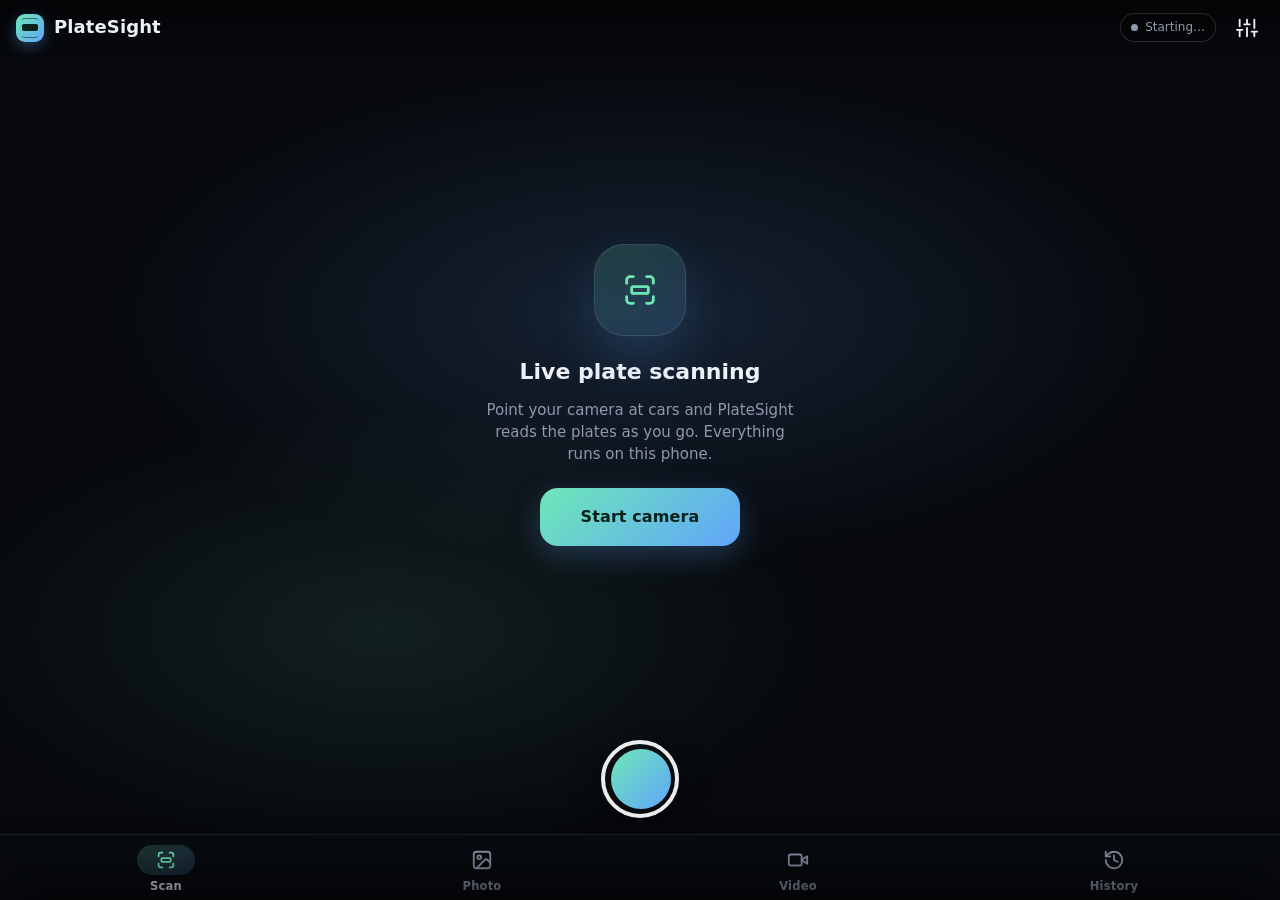
==== index.html @ 42d28a85 "Add PlateSight: on-device number plate reader for Android Installable web app (PWA) that reads numbe" ====
<!doctype html>
<html lang="en">
<head>
<meta charset="utf-8">
<meta name="viewport" content="width=device-width, initial-scale=1, viewport-fit=cover">
<meta name="theme-color" content="#07090d">
<meta name="color-scheme" content="dark">
<meta name="description" content="Read number plates from your camera, photos and videos. Runs entirely on your phone.">
<title>PlateSight</title>
<link rel="manifest" href="manifest.webmanifest">
<link rel="icon" type="image/png" sizes="32x32" href="icons/favicon-32.png">
<link rel="apple-touch-icon" href="icons/apple-touch-icon.png">
<link rel="stylesheet" href="app.css">
</head>
<body>
<div class="app" id="app" data-mode="scan">

  <header class="topbar">
    <div class="brand"><span class="brand__mark" aria-hidden="true"></span><span>PlateSight</span></div>
    <button class="status" id="status" type="button" aria-live="polite"><i class="dot"></i><span id="statusText">Starting…</span></button>
    <button class="icon-btn" id="btnSettings" type="button" aria-label="Settings"></button>
  </header>

  <main class="views">
    <!-- LIVE SCAN -->
    <section class="view view--scan" id="view-scan" data-view="scan">
      <div class="viewfinder" id="viewfinder">
        <video id="cam" playsinline muted autoplay></video>
        <canvas id="camOverlay" class="overlay"></canvas>
        <div class="reticle" id="reticle" hidden><i></i><i></i><i></i><i></i><p>Point at a number plate</p></div>
        <div class="hud" id="hud" hidden></div>
        <div class="cam-empty" id="camEmpty">
          <div class="hero-icon" id="camHeroIcon"></div>
          <h2>Live plate scanning</h2>
          <p id="camEmptyText">Point your camera at cars and PlateSight reads the plates as you go. Everything runs on this phone.</p>
          <button class="btn btn--primary btn--lg" id="btnStartCam" type="button">Start camera</button>
        </div>
      </div>
      <div class="tray" id="scanTray" aria-label="Plates found this session"></div>
      <div class="scan-controls">
        <button class="round-btn" id="btnTorch" type="button" aria-label="Torch" hidden></button>
        <button class="shutter" id="btnScan" type="button" aria-label="Start scanning"><span></span></button>
        <div class="zoom" id="zoomCtl" hidden></div>
      </div>
    </section>

    <!-- PHOTO -->
    <section class="view view--photo" id="view-photo" data-view="photo" hidden>
      <div class="pane" id="photoEmpty">
        <div class="empty-hero">
          <div class="hero-icon" data-icon="photo"></div>
          <h2>Read plates in a photo</h2>
          <p>Take a picture or pick one from your gallery. Uses the high-accuracy models.</p>
        </div>
        <div class="action-stack">
          <button class="btn btn--primary btn--lg" id="btnPhotoCam" type="button"></button>
          <button class="btn btn--ghost btn--lg" id="btnPhotoPick" type="button"></button>
        </div>
        <p class="hint" id="shareHint">Tip: once installed, share a photo from your Gallery straight to PlateSight.</p>
      </div>
      <div class="pane" id="photoResult" hidden>
        <div class="media-card">
          <div class="media-stage" id="photoStage">
            <img id="photoImg" alt="Selected photo">
            <canvas id="photoOverlay" class="overlay"></canvas>
            <div class="scanline" id="photoScan"></div>
          </div>
        </div>
        <div class="result-head" id="photoHead"></div>
        <div class="results" id="photoResults"></div>
        <div class="action-row">
          <button class="btn btn--ghost" id="btnPhotoAgain" type="button"></button>
          <button class="btn btn--ghost" id="btnPhotoAgainPick" type="button"></button>
        </div>
      </div>
    </section>

    <!-- VIDEO -->
    <section class="view view--video" id="view-video" data-view="video" hidden>
      <div class="pane" id="videoEmpty">
        <div class="empty-hero">
          <div class="hero-icon" data-icon="video"></div>
          <h2>Find plates in a video</h2>
          <p>Every plate that appears is tracked, read across many frames and listed with the moment it shows up.</p>
        </div>
        <div class="action-stack">
          <button class="btn btn--primary btn--lg" id="btnVideoCam" type="button"></button>
          <button class="btn btn--ghost btn--lg" id="btnVideoPick" type="button"></button>
        </div>
      </div>
      <div class="pane" id="videoWork" hidden>
        <div class="media-card">
          <div class="media-stage media-stage--video" id="videoStage">
            <video id="vid" playsinline muted></video>
            <canvas id="vidOverlay" class="overlay"></canvas>
          </div>
          <div class="progress"><div id="vidBar"></div></div>
          <div class="video-meta">
            <span id="vidStatus">Preparing…</span>
            <button class="chip-btn" id="btnVidStop" type="button"></button>
          </div>
        </div>
        <div class="result-head" id="videoHead"></div>
        <div class="results" id="videoResults"></div>
        <div class="action-row" id="videoAgainRow" hidden>
          <button class="btn btn--ghost" id="btnVideoAgain" type="button"></button>
        </div>
      </div>
    </section>

    <!-- HISTORY -->
    <section class="view view--history" id="view-history" data-view="history" hidden>
      <div class="pane">
        <div class="history-top">
          <h2>History <span class="count" id="histCount"></span></h2>
          <div class="history-actions">
            <button class="icon-btn" id="btnExport" type="button" aria-label="Export CSV"></button>
            <button class="icon-btn" id="btnClearHist" type="button" aria-label="Clear history"></button>
          </div>
        </div>
        <label class="search"><span id="searchIcon"></span><input id="histSearch" type="search" placeholder="Search plates" autocomplete="off" spellcheck="false"></label>
        <div id="histList" class="hist-list"></div>
      </div>
    </section>
  </main>

  <nav class="tabbar" id="tabbar">
    <button type="button" data-mode="scan" class="on"><span data-icon="scan"></span><b>Scan</b></button>
    <button type="button" data-mode="photo"><span data-icon="photo"></span><b>Photo</b></button>
    <button type="button" data-mode="video"><span data-icon="video"></span><b>Video</b></button>
    <button type="button" data-mode="history"><span data-icon="history"></span><b>History</b></button>
  </nav>

  <div class="backdrop" id="backdrop"></div>

  <section class="sheet" id="sheetDetail" aria-hidden="true" role="dialog" aria-label="Plate details">
    <div class="sheet__grip"></div>
    <div id="detailBody"></div>
  </section>

  <section class="sheet" id="sheetSettings" aria-hidden="true" role="dialog" aria-label="Settings">
    <div class="sheet__grip"></div>
    <div class="sheet__title"><h2>Settings</h2><button class="icon-btn" data-close type="button" aria-label="Close"></button></div>
    <div class="settings" id="settingsBody"></div>
  </section>

  <div class="toast" id="toast" role="status"></div>

  <div class="boot" id="boot" hidden>
    <div class="boot__card">
      <div class="boot__logo"></div>
      <h2 id="bootTitle">Setting up PlateSight</h2>
      <p id="bootText">Downloading the on-device AI. This happens once, and nothing you scan ever leaves your phone.</p>
      <div class="progress progress--lg"><div id="bootBar"></div></div>
      <p class="boot__meta" id="bootMeta">&nbsp;</p>
      <button class="btn btn--primary" id="bootRetry" type="button" hidden>Try again</button>
    </div>
  </div>
</div>

<input type="file" id="filePhotoCam" accept="image/*" capture="environment" hidden>
<input type="file" id="filePhoto" accept="image/*" hidden>
<input type="file" id="fileVideoCam" accept="video/*" capture="environment" hidden>
<input type="file" id="fileVideo" accept="video/*" hidden>
<script type="module" src="js/main.js"></script>
</body>
</html>
---- app.css ----
:root {
  --bg: #07090d;
  --surface: rgba(20, 24, 33, 0.72);
  --surface-solid: #11151d;
  --surface-2: #171c27;
  --line: rgba(255, 255, 255, 0.08);
  --line-2: rgba(255, 255, 255, 0.14);
  --text: #eef1f7;
  --muted: #8f98ad;
  --mint: #6ee7b7;
  --sky: #60a5fa;
  --amber: #fbbf24;
  --red: #f87171;
  --grad: linear-gradient(135deg, #6ee7b7 0%, #60a5fa 100%);
  --top: calc(56px + env(safe-area-inset-top));
  --tab: calc(66px + env(safe-area-inset-bottom));
  --radius: 20px;
  --ease: cubic-bezier(.2, .8, .2, 1);
  --plate-font: 'Roboto Condensed', 'sans-serif-condensed', 'Arial Narrow', 'DejaVu Sans Condensed', system-ui, sans-serif;
  color-scheme: dark;
}

* { box-sizing: border-box; margin: 0; }
html, body { height: 100%; background: var(--bg); }
body {
  color: var(--text);
  font: 15px/1.45 Roboto, system-ui, -apple-system, 'Segoe UI', sans-serif;
  -webkit-font-smoothing: antialiased;
  -webkit-tap-highlight-color: transparent;
  overscroll-behavior: none;
  user-select: none;
  -webkit-user-select: none;
}
button { font: inherit; color: inherit; background: none; border: 0; cursor: pointer; }
input { font: inherit; color: inherit; user-select: text; -webkit-user-select: text; }
[hidden] { display: none !important; }
.ic { width: 22px; height: 22px; flex: none; }

.app { position: fixed; inset: 0; overflow: hidden; }

/* ------------------------------------------------------------------ top bar */
.topbar {
  position: absolute; z-index: 20; top: 0; left: 0; right: 0;
  height: var(--top); padding: env(safe-area-inset-top) 12px 0 16px;
  display: flex; align-items: center; gap: 10px;
  background: linear-gradient(to bottom, rgba(7, 9, 13, .92), rgba(7, 9, 13, .72));
  backdrop-filter: blur(18px) saturate(150%); -webkit-backdrop-filter: blur(18px) saturate(150%);
  border-bottom: 1px solid var(--line);
  transition: background .3s, border-color .3s;
}
.app[data-mode="scan"] .topbar {
  background: linear-gradient(to bottom, rgba(0, 0, 0, .6), rgba(0, 0, 0, 0));
  border-color: transparent; backdrop-filter: none; -webkit-backdrop-filter: none;
}
.brand { display: flex; align-items: center; gap: 10px; font-weight: 750; font-size: 18px; letter-spacing: .1px; flex: 1; }
.brand__mark {
  width: 28px; height: 28px; border-radius: 9px; background: var(--grad); position: relative;
  box-shadow: 0 4px 14px rgba(96, 165, 250, .35);
}
.brand__mark::before { content: ''; position: absolute; left: 6px; right: 6px; top: 10.5px; height: 7px; border-radius: 2px; background: #07231b; }
.brand__mark::after { content: ''; position: absolute; inset: 4px; border-radius: 5px; border: 1.5px solid rgba(7, 35, 27, .55); border-left-color: transparent; border-right-color: transparent; }
.status {
  display: flex; align-items: center; gap: 7px; font-size: 12px; color: var(--muted);
  border: 1px solid var(--line-2); padding: 5px 10px; border-radius: 99px; background: rgba(0, 0, 0, .25);
  max-width: 52vw; white-space: nowrap; overflow: hidden; text-overflow: ellipsis;
}
.status span { overflow: hidden; text-overflow: ellipsis; }
.dot { width: 7px; height: 7px; border-radius: 50%; background: var(--muted); flex: none; }
.status[data-state="ready"] .dot { background: var(--mint); box-shadow: 0 0 10px var(--mint); }
.status[data-state="loading"] .dot { background: var(--amber); animation: pulse 1.2s ease-in-out infinite; }
.status[data-state="error"] .dot { background: var(--red); }
.icon-btn { width: 42px; height: 42px; border-radius: 13px; display: grid; place-items: center; color: var(--text); }
.icon-btn:active { background: rgba(255, 255, 255, .08); }

/* ------------------------------------------------------------------ views */
.views { position: absolute; inset: 0; }
.view { position: absolute; inset: 0; overflow-y: auto; -webkit-overflow-scrolling: touch; overscroll-behavior: contain; }
.view--scan { overflow: hidden; }
.pane { padding: calc(var(--top) + 18px) 16px calc(var(--tab) + 28px); max-width: 640px; margin: 0 auto; }
.view:not([hidden]) .pane { animation: rise .35s var(--ease); }

/* ------------------------------------------------------------------ tab bar */
.tabbar {
  position: absolute; z-index: 20; left: 0; right: 0; bottom: 0; height: var(--tab);
  padding: 6px 8px env(safe-area-inset-bottom);
  display: grid; grid-template-columns: repeat(4, 1fr);
  background: rgba(10, 12, 17, .86); backdrop-filter: blur(20px) saturate(150%); -webkit-backdrop-filter: blur(20px) saturate(150%);
  border-top: 1px solid var(--line);
}
.tabbar button { display: flex; flex-direction: column; align-items: center; gap: 3px; color: var(--muted); padding-top: 4px; }
.tabbar button span { width: 58px; height: 30px; border-radius: 15px; display: grid; place-items: center; transition: background .25s, color .25s; }
.tabbar button b { font-size: 11.5px; font-weight: 600; letter-spacing: .2px; }
.tabbar button.on { color: var(--text); }
.tabbar button.on span { background: linear-gradient(135deg, rgba(110, 231, 183, .2), rgba(96, 165, 250, .22)); color: var(--mint); }

/* ------------------------------------------------------------------ scan */
.viewfinder { position: absolute; inset: 0; background: #000; overflow: hidden; }
.viewfinder video { position: absolute; inset: 0; width: 100%; height: 100%; object-fit: cover; }
.overlay { position: absolute; inset: 0; width: 100%; height: 100%; pointer-events: none; }
.cam-empty {
  position: absolute; inset: 0; display: flex; flex-direction: column; align-items: center; justify-content: center;
  text-align: center; gap: 12px; padding: calc(var(--top) + 20px) 32px calc(var(--tab) + 120px);
  background:
    radial-gradient(60% 40% at 50% 35%, rgba(96, 165, 250, .16), transparent 70%),
    radial-gradient(50% 35% at 30% 70%, rgba(110, 231, 183, .10), transparent 70%),
    var(--bg);
}
.cam-empty h2 { font-size: 22px; font-weight: 750; margin-top: 8px; }
.cam-empty p { color: var(--muted); max-width: 320px; }
.cam-empty .btn { margin-top: 10px; min-width: 200px; }
.hero-icon {
  width: 92px; height: 92px; border-radius: 30px; display: grid; place-items: center; position: relative;
  background: linear-gradient(145deg, rgba(110, 231, 183, .18), rgba(96, 165, 250, .18));
  border: 1px solid rgba(255, 255, 255, .1); color: var(--mint);
  box-shadow: 0 20px 50px rgba(96, 165, 250, .18);
}
.hero-icon .ic { width: 40px; height: 40px; stroke-width: 1.7; }

.reticle {
  position: absolute; left: 50%; top: 44%; width: min(72vw, 360px); aspect-ratio: 4.2 / 1;
  transform: translate(-50%, -50%); pointer-events: none; animation: breathe 2.4s ease-in-out infinite;
}
.reticle i { position: absolute; width: 26px; height: 26px; border: 3px solid rgba(255, 255, 255, .85); }
.reticle i:nth-child(1) { left: 0; top: 0; border-right: 0; border-bottom: 0; border-top-left-radius: 10px; }
.reticle i:nth-child(2) { right: 0; top: 0; border-left: 0; border-bottom: 0; border-top-right-radius: 10px; }
.reticle i:nth-child(3) { left: 0; bottom: 0; border-right: 0; border-top: 0; border-bottom-left-radius: 10px; }
.reticle i:nth-child(4) { right: 0; bottom: 0; border-left: 0; border-top: 0; border-bottom-right-radius: 10px; }
.reticle p {
  position: absolute; top: calc(100% + 16px); left: 50%; transform: translateX(-50%); white-space: nowrap;
  font-size: 13px; font-weight: 600; padding: 6px 12px; border-radius: 99px; background: rgba(0, 0, 0, .45);
  backdrop-filter: blur(8px); -webkit-backdrop-filter: blur(8px);
}
.hud {
  position: absolute; left: 12px; top: calc(var(--top) + 4px); font: 600 11px/1.3 ui-monospace, 'Roboto Mono', monospace;
  padding: 6px 9px; border-radius: 9px; background: rgba(0, 0, 0, .5); color: #cfe7ff; letter-spacing: .2px;
}
.tray {
  position: absolute; left: 0; right: 0; bottom: calc(var(--tab) + 104px);
  display: flex; gap: 8px; padding: 0 16px; overflow-x: auto; scroll-snap-type: x mandatory; scrollbar-width: none;
}
.tray::-webkit-scrollbar { display: none; }
.tray-chip {
  flex: none; scroll-snap-align: start; display: flex; align-items: center; gap: 9px; padding: 8px 10px 8px 8px;
  border-radius: 16px; background: rgba(12, 15, 21, .78); border: 1px solid var(--line-2);
  backdrop-filter: blur(14px); -webkit-backdrop-filter: blur(14px); animation: pop .35s var(--ease);
}
.tray-chip img { width: 46px; height: 30px; object-fit: cover; border-radius: 7px; background: #000; }
.tray-chip .meta { font-size: 11px; color: var(--muted); margin-top: 3px; display: flex; gap: 6px; }
.tray-chip.fresh { border-color: rgba(110, 231, 183, .7); box-shadow: 0 0 0 3px rgba(110, 231, 183, .18); }

.scan-controls {
  position: absolute; left: 0; right: 0; bottom: calc(var(--tab) + 16px);
  display: grid; grid-template-columns: 1fr auto 1fr; align-items: center; padding: 0 24px;
}
.scan-controls .round-btn { grid-column: 1; }
.scan-controls .shutter { grid-column: 2; }
.scan-controls .zoom { grid-column: 3; }
.round-btn {
  justify-self: start; width: 50px; height: 50px; border-radius: 50%; display: grid; place-items: center;
  background: rgba(12, 15, 21, .6); border: 1px solid var(--line-2); backdrop-filter: blur(10px); -webkit-backdrop-filter: blur(10px);
}
.round-btn.on { background: var(--amber); color: #2a1b00; border-color: transparent; }
.shutter {
  width: 78px; height: 78px; border-radius: 50%; border: 4px solid rgba(255, 255, 255, .92);
  display: grid; place-items: center; box-shadow: 0 8px 30px rgba(0, 0, 0, .45); transition: transform .15s;
}
.shutter:active { transform: scale(.94); }
.shutter span { width: 60px; height: 60px; border-radius: 50%; background: var(--grad); transition: all .3s var(--ease); }
.shutter.running span { width: 28px; height: 28px; border-radius: 8px; background: #ff5f6d; }
.shutter.running { animation: ring 1.8s ease-out infinite; }
.zoom {
  justify-self: end; display: flex; gap: 2px; padding: 3px; border-radius: 99px;
  background: rgba(12, 15, 21, .6); border: 1px solid var(--line-2); backdrop-filter: blur(10px); -webkit-backdrop-filter: blur(10px);
}
.zoom button { min-width: 38px; height: 34px; border-radius: 99px; font-size: 12.5px; font-weight: 700; color: var(--muted); }
.zoom button.on { background: rgba(255, 255, 255, .9); color: #0b0d12; }

/* ------------------------------------------------------------------ buttons */
.btn {
  height: 48px; padding: 0 20px; border-radius: 15px; display: inline-flex; align-items: center; justify-content: center; gap: 10px;
  font-weight: 650; letter-spacing: .1px; transition: transform .12s, filter .2s, background .2s;
}
.btn:active { transform: scale(.97); }
.btn--lg { height: 58px; font-size: 16px; border-radius: 18px; }
.btn--primary { background: var(--grad); color: #04221a; box-shadow: 0 10px 30px rgba(96, 165, 250, .25); }
.btn--ghost { background: var(--surface-2); border: 1px solid var(--line-2); }
.btn--danger { background: rgba(248, 113, 113, .14); color: #ffb4b4; border: 1px solid rgba(248, 113, 113, .3); }
.chip-btn { height: 32px; padding: 0 12px; border-radius: 99px; display: inline-flex; align-items: center; gap: 6px; font-size: 13px; font-weight: 600; background: var(--surface-2); border: 1px solid var(--line-2); }
.chip-btn .ic { width: 16px; height: 16px; }

/* ------------------------------------------------------------------ photo / video */
.empty-hero { display: flex; flex-direction: column; align-items: center; text-align: center; gap: 10px; margin: 6vh 0 30px; }
.empty-hero h2 { font-size: 23px; font-weight: 750; margin-top: 10px; }
.empty-hero p { color: var(--muted); max-width: 340px; }
.action-stack { display: grid; gap: 12px; }
.action-row { display: grid; grid-template-columns: 1fr 1fr; gap: 10px; margin-top: 18px; }
.hint { color: var(--muted); font-size: 13px; text-align: center; margin-top: 22px; }
.media-card { border-radius: var(--radius); overflow: hidden; background: var(--surface-solid); border: 1px solid var(--line); }
.media-stage { position: relative; background: #000; line-height: 0; }
.media-stage img, .media-stage video { width: 100%; max-height: 58vh; object-fit: contain; display: block; }
.scanline {
  position: absolute; left: 0; right: 0; top: 0; height: 3px; opacity: 0;
  background: linear-gradient(90deg, transparent, var(--mint), var(--sky), transparent); box-shadow: 0 0 18px var(--mint);
}
.scanning .scanline { opacity: 1; animation: sweep 1.4s ease-in-out infinite alternate; }
.progress { height: 4px; background: rgba(255, 255, 255, .07); overflow: hidden; }
.progress div { height: 100%; width: 0; background: var(--grad); transition: width .25s linear; }
.progress--lg { height: 8px; border-radius: 99px; margin: 20px 0 10px; }
.progress--lg div { border-radius: 99px; }
.video-meta { display: flex; align-items: center; justify-content: space-between; gap: 10px; padding: 12px 14px; font-size: 13.5px; color: var(--muted); }
.result-head { display: flex; align-items: baseline; justify-content: space-between; margin: 22px 2px 10px; }
.result-head h3 { font-size: 17px; font-weight: 700; }
.result-head span { color: var(--muted); font-size: 13px; }
.results { display: grid; gap: 10px; }
.card {
  background: var(--surface-solid); border: 1px solid var(--line); border-radius: 18px; padding: 14px;
  display: grid; gap: 12px; animation: rise .35s var(--ease) both;
}
.card__top { display: flex; align-items: center; gap: 12px; }
.card__top .plate { margin-right: auto; }
.card__thumb { width: 100%; height: 86px; object-fit: cover; border-radius: 12px; background: #000; }
.badge-n { width: 24px; height: 24px; border-radius: 8px; display: grid; place-items: center; font-size: 12px; font-weight: 800; background: var(--grad); color: #04221a; flex: none; }
.tags { display: flex; flex-wrap: wrap; gap: 6px; }
.tag { font-size: 12.5px; padding: 4px 9px; border-radius: 99px; background: rgba(255, 255, 255, .06); color: #cdd3e1; border: 1px solid var(--line); }
.tag--ok { color: var(--mint); border-color: rgba(110, 231, 183, .35); background: rgba(110, 231, 183, .08); }
.tag--warn { color: var(--amber); border-color: rgba(251, 191, 36, .35); background: rgba(251, 191, 36, .08); }
.card__actions { display: flex; gap: 8px; }
.card__actions .chip-btn { flex: 1; justify-content: center; }
.ring {
  --p: 0; width: 44px; height: 44px; border-radius: 50%; flex: none; position: relative; display: grid; place-items: center;
  background: conic-gradient(var(--mint) calc(var(--p) * 1%), rgba(255, 255, 255, .08) 0);
}
.ring::before { content: ''; position: absolute; inset: 4px; border-radius: 50%; background: var(--surface-solid); }
.ring span { position: relative; font-size: 11.5px; font-weight: 800; }
.ring--warn { background: conic-gradient(var(--amber) calc(var(--p) * 1%), rgba(255, 255, 255, .08) 0); }
.none { text-align: center; color: var(--muted); padding: 26px 10px; border: 1px dashed var(--line-2); border-radius: 18px; }
.none b { display: block; color: var(--text); font-size: 16px; margin-bottom: 6px; }

/* ------------------------------------------------------------------ plate */
.plate {
  display: inline-flex; align-items: stretch; border-radius: 6px; overflow: hidden; flex: none;
  background: #f7f6f1; color: #121212; border: 1.5px solid #1a1a1a;
  box-shadow: inset 0 1px 0 rgba(255, 255, 255, .5), 0 6px 16px rgba(0, 0, 0, .35);
  font-family: var(--plate-font); font-stretch: condensed; user-select: text; -webkit-user-select: text;
}
.plate--uk { background: #f6c521; }
.plate__band { background: #1a4fb4; color: #fff; display: flex; flex-direction: column; align-items: center; justify-content: space-between; padding: 3px 3px 3px; min-width: 21px; }
.plate__band .stars { width: 14px; height: 14px; fill: #ffd83b; }
.plate__band b { font: 800 8px/1 Roboto, system-ui, sans-serif; letter-spacing: .02em; }
.plate__body { display: flex; flex-direction: column; justify-content: center; align-items: center; padding: 3px 11px; }
.plate__body small { font: 700 6.5px/1 Roboto, system-ui, sans-serif; letter-spacing: .08em; text-transform: uppercase; opacity: .72; margin-bottom: 2px; }
.plate__body strong { font-weight: 700; font-size: 21px; letter-spacing: .07em; line-height: 1.05; white-space: nowrap; }
.plate--sm .plate__body { padding: 2px 8px; }
.plate--sm .plate__body strong { font-size: 15px; }
.plate--sm .plate__body small { display: none; }
.plate--sm .plate__band { min-width: 15px; padding: 2px; }
.plate--sm .plate__band .stars { width: 10px; height: 10px; }
.plate--sm .plate__band b { font-size: 6px; }
.plate--lg { border-radius: 9px; border-width: 2px; }
.plate--lg .plate__body { padding: 6px 18px; }
.plate--lg .plate__body strong { font-size: 34px; }
.plate--lg .plate__body small { font-size: 9px; }
.plate--lg .plate__band { min-width: 32px; padding: 6px 4px 5px; }
.plate--lg .plate__band .stars { width: 22px; height: 22px; }
.plate--lg .plate__band b { font-size: 12px; }
.plate--unsure { outline: 2px dashed rgba(251, 191, 36, .75); outline-offset: 3px; }

/* ------------------------------------------------------------------ history */
.history-top { display: flex; align-items: center; justify-content: space-between; margin-bottom: 14px; }
.history-top h2 { font-size: 24px; font-weight: 800; }
.history-top .count { font-size: 15px; color: var(--muted); font-weight: 600; margin-left: 4px; }
.history-actions { display: flex; gap: 4px; }
.search {
  display: flex; align-items: center; gap: 10px; height: 48px; padding: 0 14px; border-radius: 15px;
  background: var(--surface-2); border: 1px solid var(--line); color: var(--muted); margin-bottom: 8px;
}
.search input { flex: 1; min-width: 0; background: none; border: 0; outline: 0; font-size: 16px; color: var(--text); }
.search:focus-within { border-color: rgba(96, 165, 250, .6); }
.hist-day {
  position: sticky; top: 0; z-index: 2; padding: 16px 4px 8px; font-size: 12px; font-weight: 700; letter-spacing: .8px;
  text-transform: uppercase; color: var(--muted); background: linear-gradient(var(--bg) 70%, transparent);
}
.hist-item {
  width: 100%; display: grid; grid-template-columns: 74px minmax(0, 1fr) auto; align-items: center; gap: 12px; text-align: left;
  padding: 10px; border-radius: 16px; background: var(--surface-solid); border: 1px solid var(--line); margin-bottom: 8px;
}
.hist-item:active { background: var(--surface-2); }
.hist-item img, .hist-item .noimg { width: 74px; height: 46px; object-fit: cover; border-radius: 10px; background: #000; }
.hist-item .noimg { display: grid; place-items: center; color: var(--muted); background: var(--surface-2); }
.hist-item > span { min-width: 0; }
.hist-item .meta { display: block; font-size: 12.5px; color: var(--muted); margin-top: 6px; white-space: nowrap; overflow: hidden; text-overflow: ellipsis; }
.hist-item .ic { color: var(--muted); width: 18px; height: 18px; }
.hist-empty { text-align: center; color: var(--muted); margin-top: 14vh; display: flex; flex-direction: column; align-items: center; gap: 10px; }
.hist-empty b { color: var(--text); font-size: 18px; }

/* ------------------------------------------------------------------ sheets */
.backdrop { position: absolute; inset: 0; z-index: 40; background: rgba(0, 0, 0, .55); opacity: 0; pointer-events: none; transition: opacity .3s; }
.backdrop.show { opacity: 1; pointer-events: auto; }
.sheet {
  position: absolute; z-index: 50; left: 0; right: 0; bottom: 0; max-height: 90%; overflow-y: auto; overscroll-behavior: contain;
  background: var(--surface-solid); border-top: 1px solid var(--line-2); border-radius: 26px 26px 0 0;
  padding: 8px 18px calc(22px + env(safe-area-inset-bottom)); transform: translateY(105%); transition: transform .38s var(--ease);
  box-shadow: 0 -20px 60px rgba(0, 0, 0, .5);
}
.sheet.open { transform: translateY(0); }
.sheet__grip { width: 42px; height: 5px; border-radius: 99px; background: rgba(255, 255, 255, .2); margin: 2px auto 12px; }
.sheet__title { display: flex; align-items: center; justify-content: space-between; margin-bottom: 6px; }
.sheet__title h2 { font-size: 20px; font-weight: 800; }
.detail-hero { display: grid; justify-items: center; gap: 14px; padding: 6px 0 16px; }
.detail-hero img { width: 100%; max-height: 170px; object-fit: contain; border-radius: 16px; background: #000; }
.info-grid { display: grid; grid-template-columns: 1fr 1fr; gap: 8px; margin-bottom: 16px; }
.info { background: var(--surface-2); border: 1px solid var(--line); border-radius: 14px; padding: 10px 12px; }
.info span { display: block; font-size: 11.5px; color: var(--muted); text-transform: uppercase; letter-spacing: .6px; font-weight: 600; }
.info b { display: block; margin-top: 3px; font-size: 14.5px; font-weight: 650; }
.detail-actions { display: grid; grid-template-columns: repeat(3, 1fr); gap: 8px; }
.detail-actions .btn { height: 52px; flex-direction: column; gap: 3px; font-size: 12px; padding: 0; }

.settings { display: grid; gap: 18px; padding-bottom: 6px; }
.group h4 { font-size: 12px; text-transform: uppercase; letter-spacing: .9px; color: var(--muted); margin: 0 4px 8px; font-weight: 700; }
.group__box { background: var(--surface-2); border: 1px solid var(--line); border-radius: 18px; overflow: hidden; }
.row { display: flex; align-items: center; gap: 12px; padding: 13px 14px; min-height: 56px; }
.row + .row { border-top: 1px solid var(--line); }
.row__text { flex: 1; min-width: 0; }
.row__text b { display: block; font-weight: 600; font-size: 15px; }
.row__text small { display: block; color: var(--muted); font-size: 12.5px; margin-top: 2px; }
.row--stack { flex-direction: column; align-items: stretch; }
.seg { display: grid; grid-auto-flow: column; grid-auto-columns: 1fr; background: rgba(0, 0, 0, .3); border-radius: 12px; padding: 3px; gap: 2px; }
.seg button { height: 36px; border-radius: 9px; font-size: 13.5px; font-weight: 600; color: var(--muted); }
.seg button.on { background: rgba(255, 255, 255, .92); color: #0b0d12; }
.switch { width: 50px; height: 30px; border-radius: 99px; background: rgba(255, 255, 255, .16); position: relative; flex: none; transition: background .2s; }
.switch::after { content: ''; position: absolute; top: 3px; left: 3px; width: 24px; height: 24px; border-radius: 50%; background: #fff; transition: transform .25s var(--ease); box-shadow: 0 2px 6px rgba(0, 0, 0, .3); }
.switch[aria-checked="true"] { background: var(--mint); }
.switch[aria-checked="true"]::after { transform: translateX(20px); }
.about { font-size: 13px; color: var(--muted); line-height: 1.55; padding: 0 4px; }
.about b { color: var(--text); }

/* ------------------------------------------------------------------ toast + boot */
.toast {
  position: absolute; z-index: 70; left: 50%; top: calc(var(--top) + 10px); transform: translate(-50%, -16px); opacity: 0; pointer-events: none;
  display: flex; align-items: center; gap: 14px; max-width: calc(100% - 32px); padding: 11px 12px 11px 16px; border-radius: 16px;
  background: rgba(24, 29, 40, .96); border: 1px solid var(--line-2); box-shadow: 0 16px 40px rgba(0, 0, 0, .45);
  font-size: 14px; font-weight: 550; transition: all .3s var(--ease);
}
.toast.show { opacity: 1; transform: translate(-50%, 0); pointer-events: auto; }
.toast button { color: var(--mint); font-weight: 750; padding: 4px 6px; white-space: nowrap; }
.boot {
  position: absolute; inset: 0; z-index: 80; display: grid; place-items: center; padding: 24px;
  background: radial-gradient(70% 50% at 50% 30%, rgba(96, 165, 250, .16), transparent 70%), rgba(7, 9, 13, .97);
}
.boot__card { width: min(100%, 380px); text-align: center; }
.boot__logo { width: 76px; height: 76px; margin: 0 auto 22px; border-radius: 24px; background: var(--grad); position: relative; box-shadow: 0 20px 60px rgba(96, 165, 250, .35); animation: breathe 2.4s ease-in-out infinite; }
.boot__logo::before { content: ''; position: absolute; left: 16px; right: 16px; top: 29px; height: 18px; border-radius: 4px; background: #07231b; }
.boot h2 { font-size: 22px; font-weight: 800; }
.boot p { color: var(--muted); margin-top: 8px; }
.boot__meta { font: 600 12.5px/1.4 ui-monospace, 'Roboto Mono', monospace; color: #b6c2d8 !important; }
.boot .btn { margin-top: 18px; }

/* ------------------------------------------------------------------ motion */
@keyframes pulse { 50% { opacity: .35; } }
@keyframes breathe { 50% { transform: translate(-50%, -50%) scale(1.03); opacity: .85; } }
.boot__logo { animation-name: breathe-logo; }
@keyframes breathe-logo { 50% { transform: scale(1.05); } }
@keyframes rise { from { opacity: 0; transform: translateY(10px); } }
@keyframes pop { from { opacity: 0; transform: scale(.85); } }
@keyframes sweep { from { top: 0; } to { top: calc(100% - 3px); } }
@keyframes ring { 0% { box-shadow: 0 0 0 0 rgba(255, 95, 109, .45), 0 8px 30px rgba(0, 0, 0, .45); } 100% { box-shadow: 0 0 0 18px rgba(255, 95, 109, 0), 0 8px 30px rgba(0, 0, 0, .45); } }
@media (prefers-reduced-motion: reduce) {
  *, *::before, *::after { animation-duration: .001ms !important; animation-iteration-count: 1 !important; transition-duration: .001ms !important; }
}
@media (min-width: 700px) {
  .scan-controls { max-width: 640px; margin: 0 auto; }
}
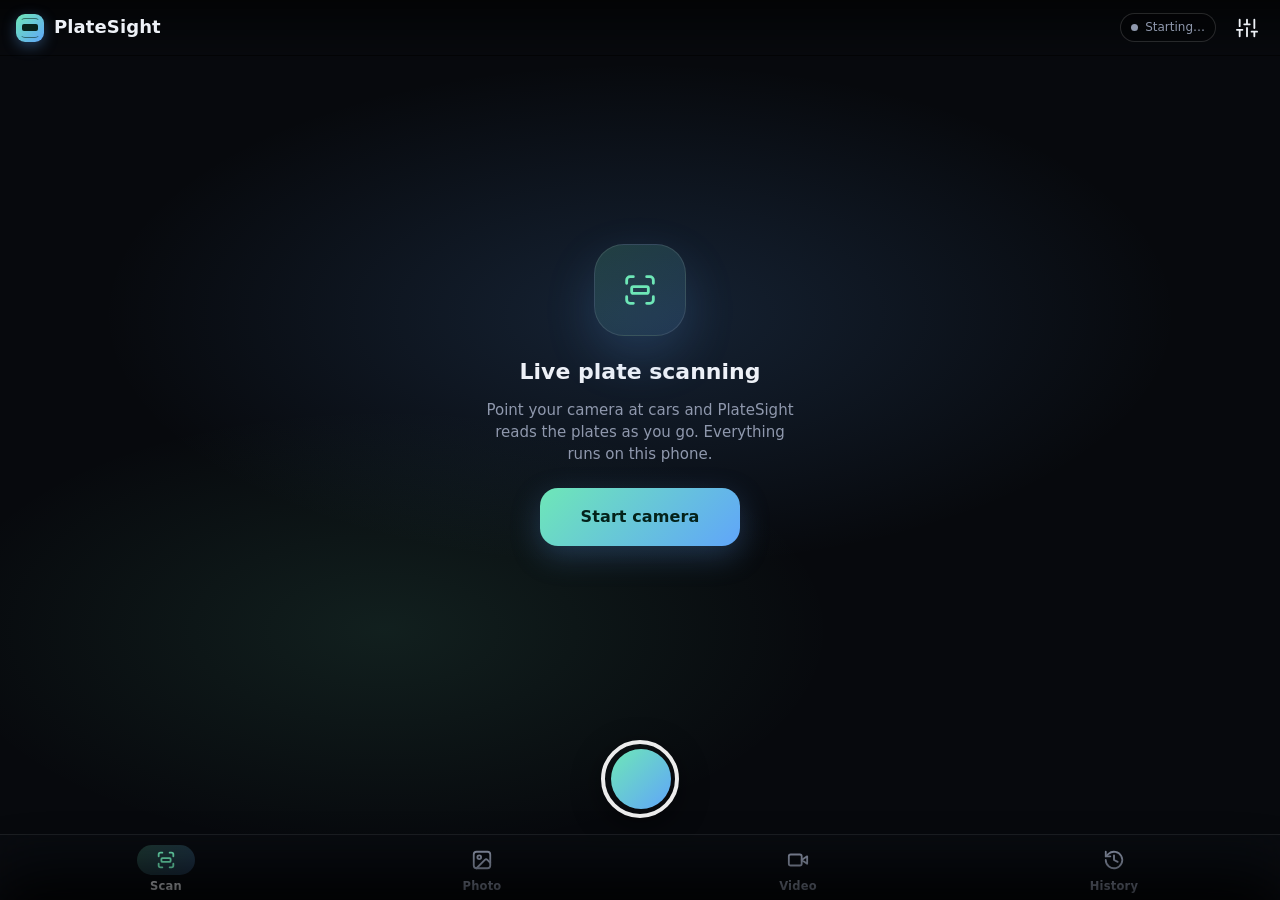
==== commit 0f02cc0c: "PlateSight 2.0: adaptive quality, self-tidying history, sturdier start-up, developer mode Start-up -" ====
--- a/index.html
+++ b/index.html
@@ -16,8 +16,9 @@
 <div class="app" id="app" data-mode="scan">
 
   <header class="topbar">
-    <div class="brand"><span class="brand__mark" aria-hidden="true"></span><span>PlateSight</span></div>
+    <div class="brand" id="brand"><span class="brand__mark" aria-hidden="true"></span><span>PlateSight</span></div>
     <button class="status" id="status" type="button" aria-live="polite"><i class="dot"></i><span id="statusText">Starting…</span></button>
+    <button class="icon-btn icon-btn--debug" id="btnDebug" type="button" aria-label="Debug panel" hidden></button>
     <button class="icon-btn" id="btnSettings" type="button" aria-label="Settings"></button>
   </header>
 
@@ -28,7 +29,7 @@
         <video id="cam" playsinline muted autoplay></video>
         <canvas id="camOverlay" class="overlay"></canvas>
         <div class="reticle" id="reticle" hidden><i></i><i></i><i></i><i></i><p>Point at a number plate</p></div>
-        <div class="hud" id="hud" hidden></div>
+        <div class="hud" id="hud" hidden><div id="hudText"></div><canvas id="hudGraph" aria-hidden="true"></canvas></div>
         <div class="cam-empty" id="camEmpty">
           <div class="hero-icon" id="camHeroIcon"></div>
           <h2>Live plate scanning</h2>
@@ -144,6 +145,24 @@
     <div class="settings" id="settingsBody"></div>
   </section>
 
+  <section class="sheet sheet--tall" id="sheetDebug" aria-hidden="true" role="dialog" aria-label="Debug panel">
+    <div class="sheet__grip"></div>
+    <div class="sheet__title"><h2>Debug</h2><button class="icon-btn" data-close type="button" aria-label="Close"></button></div>
+    <div class="dtabs" id="debugTabs">
+      <button type="button" data-tab="overview" class="on">Overview</button>
+      <button type="button" data-tab="log">Log</button>
+      <button type="button" data-tab="tools">Tools</button>
+      <button type="button" data-tab="accuracy">Accuracy</button>
+    </div>
+    <div class="dbody" id="debugBody"></div>
+  </section>
+
+  <section class="sheet" id="sheetNew" aria-hidden="true" role="dialog" aria-label="What’s new">
+    <div class="sheet__grip"></div>
+    <div class="sheet__title"><h2>What’s new</h2><button class="icon-btn" data-close type="button" aria-label="Close"></button></div>
+    <div id="newBody"></div>
+  </section>
+
   <div class="toast" id="toast" role="status"></div>
 
   <div class="boot" id="boot" hidden>
@@ -152,6 +171,7 @@
       <h2 id="bootTitle">Setting up PlateSight</h2>
       <p id="bootText">Downloading the on-device AI. This happens once, and nothing you scan ever leaves your phone.</p>
       <div class="progress progress--lg"><div id="bootBar"></div></div>
+      <ul class="boot__parts" id="bootParts" hidden></ul>
       <p class="boot__meta" id="bootMeta">&nbsp;</p>
       <button class="btn btn--primary" id="bootRetry" type="button" hidden>Try again</button>
     </div>
@@ -162,6 +182,7 @@
 <input type="file" id="filePhoto" accept="image/*" hidden>
 <input type="file" id="fileVideoCam" accept="video/*" capture="environment" hidden>
 <input type="file" id="fileVideo" accept="video/*" hidden>
+<script src="js/config.js"></script>
 <script type="module" src="js/main.js"></script>
 </body>
 </html>
--- a/app.css
+++ b/app.css
@@ -71,6 +71,12 @@
 .status[data-state="error"] .dot { background: var(--red); }
 .icon-btn { width: 42px; height: 42px; border-radius: 13px; display: grid; place-items: center; color: var(--text); }
 .icon-btn:active { background: rgba(255, 255, 255, .08); }
+.icon-btn--debug { color: var(--amber); }
+.is-debug .brand > span:last-child { display: none; }
+.is-debug .brand::after {
+  content: 'DEBUG'; font: 800 10px/1 Roboto, system-ui, sans-serif; letter-spacing: .9px; color: #2a1b00;
+  background: var(--amber); padding: 4px 6px; border-radius: 6px;
+}
 
 /* ------------------------------------------------------------------ views */
 .views { position: absolute; inset: 0; }
@@ -131,9 +137,12 @@
   backdrop-filter: blur(8px); -webkit-backdrop-filter: blur(8px);
 }
 .hud {
-  position: absolute; left: 12px; top: calc(var(--top) + 4px); font: 600 11px/1.3 ui-monospace, 'Roboto Mono', monospace;
-  padding: 6px 9px; border-radius: 9px; background: rgba(0, 0, 0, .5); color: #cfe7ff; letter-spacing: .2px;
-}
+  position: absolute; left: 12px; top: calc(var(--top) + 4px); font: 600 11px/1.35 ui-monospace, 'Roboto Mono', monospace;
+  padding: 7px 9px 6px; border-radius: 11px; background: rgba(0, 0, 0, .55); color: #cfe7ff; letter-spacing: .2px;
+  display: grid; gap: 6px; width: min(62vw, 250px); backdrop-filter: blur(6px); -webkit-backdrop-filter: blur(6px);
+}
+#hudText { white-space: pre-line; }
+#hudGraph { width: 100%; height: 30px; display: block; }
 .tray {
   position: absolute; left: 0; right: 0; bottom: calc(var(--tab) + 104px);
   display: flex; gap: 8px; padding: 0 16px; overflow-x: auto; scroll-snap-type: x mandatory; scrollbar-width: none;
@@ -323,6 +332,8 @@
 .row__text { flex: 1; min-width: 0; }
 .row__text b { display: block; font-weight: 600; font-size: 15px; }
 .row__text small { display: block; color: var(--muted); font-size: 12.5px; margin-top: 2px; }
+.row__text small b { display: inline; font-size: inherit; font-weight: 700; }
+b.hl { color: var(--mint); }
 .row--stack { flex-direction: column; align-items: stretch; }
 .seg { display: grid; grid-auto-flow: column; grid-auto-columns: 1fr; background: rgba(0, 0, 0, .3); border-radius: 12px; padding: 3px; gap: 2px; }
 .seg button { height: 36px; border-radius: 9px; font-size: 13.5px; font-weight: 600; color: var(--muted); }
@@ -333,6 +344,10 @@
 .switch[aria-checked="true"]::after { transform: translateX(20px); }
 .about { font-size: 13px; color: var(--muted); line-height: 1.55; padding: 0 4px; }
 .about b { color: var(--text); }
+.about .muted { color: var(--muted); }
+.linkish { color: var(--sky); font-weight: 650; padding: 0; font-size: inherit; }
+.btn:disabled { opacity: .45; pointer-events: none; }
+.card--low { opacity: .82; }
 
 /* ------------------------------------------------------------------ toast + boot */
 .toast {
@@ -345,7 +360,7 @@
 .toast button { color: var(--mint); font-weight: 750; padding: 4px 6px; white-space: nowrap; }
 .boot {
   position: absolute; inset: 0; z-index: 80; display: grid; place-items: center; padding: 24px;
-  background: radial-gradient(70% 50% at 50% 30%, rgba(96, 165, 250, .16), transparent 70%), rgba(7, 9, 13, .97);
+  background: radial-gradient(70% 50% at 50% 30%, rgba(96, 165, 250, .16), transparent 70%), var(--bg);
 }
 .boot__card { width: min(100%, 380px); text-align: center; }
 .boot__logo { width: 76px; height: 76px; margin: 0 auto 22px; border-radius: 24px; background: var(--grad); position: relative; box-shadow: 0 20px 60px rgba(96, 165, 250, .35); animation: breathe 2.4s ease-in-out infinite; }
@@ -353,6 +368,11 @@
 .boot h2 { font-size: 22px; font-weight: 800; }
 .boot p { color: var(--muted); margin-top: 8px; }
 .boot__meta { font: 600 12.5px/1.4 ui-monospace, 'Roboto Mono', monospace; color: #b6c2d8 !important; }
+.boot__meta--details {
+  text-align: left; white-space: pre-wrap; word-break: break-word; font-size: 11px !important; font-weight: 500 !important;
+  max-height: 30vh; overflow-y: auto; padding: 10px 12px; border-radius: 12px; background: rgba(255, 255, 255, .05); border: 1px solid var(--line);
+  user-select: text; -webkit-user-select: text;
+}
 .boot .btn { margin-top: 18px; }
 
 /* ------------------------------------------------------------------ motion */
@@ -370,3 +390,171 @@
 @media (min-width: 700px) {
   .scan-controls { max-width: 640px; margin: 0 auto; }
 }
+
+/* ------------------------------------------------------------------ first launch */
+.boot__parts { list-style: none; padding: 0; margin: 6px 0 4px; display: grid; gap: 9px; text-align: left; }
+.boot__parts li { display: grid; grid-template-columns: 1fr auto; gap: 5px 10px; font-size: 13px; color: var(--muted); }
+.bp__name { color: var(--text); font-weight: 600; }
+.bp__size { font-variant-numeric: tabular-nums; }
+.bp__bar { grid-column: 1 / -1; height: 3px; border-radius: 99px; background: rgba(255, 255, 255, .07); overflow: hidden; }
+.bp__bar i { display: block; height: 100%; width: 0; background: var(--grad); transition: width .25s linear; }
+.boot__parts li.done .bp__name::after { content: '  ✓'; color: var(--mint); }
+
+/* ------------------------------------------------------------------ history notes */
+.hist-foot { text-align: center; color: var(--muted); font-size: 12px; margin: 18px 12px 0; }
+.hist-note {
+  display: flex; align-items: center; gap: 10px; margin-top: 16px; padding: 12px; border-radius: 14px; font-size: 13px;
+  background: rgba(251, 191, 36, .08); border: 1px solid rgba(251, 191, 36, .3);
+}
+.hist-note span { flex: 1; display: flex; gap: 8px; align-items: center; }
+.hist-note .ic { color: var(--amber); width: 18px; height: 18px; }
+
+/* ------------------------------------------------------------------ what's new */
+.new__lead { color: var(--muted); font-size: 13px; margin: 0 2px 12px; }
+.new__list { list-style: none; padding: 0; display: grid; gap: 14px; margin-bottom: 20px; }
+.new__list li { display: flex; gap: 12px; align-items: flex-start; }
+.new__ic {
+  width: 40px; height: 40px; border-radius: 13px; display: grid; place-items: center; flex: none; color: var(--mint);
+  background: linear-gradient(145deg, rgba(110, 231, 183, .18), rgba(96, 165, 250, .18)); border: 1px solid var(--line);
+}
+.new__ic .ic { width: 20px; height: 20px; }
+.new__list b { display: block; font-size: 15px; }
+.new__list small { color: var(--muted); font-size: 13px; line-height: 1.45; }
+#sheetNew .btn { width: 100%; }
+
+/* ------------------------------------------------------------------ field test + read inspector */
+.ft {
+  margin-top: 16px; padding: 14px; border-radius: 18px; display: grid; gap: 12px;
+  background: linear-gradient(145deg, rgba(110, 231, 183, .07), rgba(96, 165, 250, .07)); border: 1px solid rgba(110, 231, 183, .22);
+}
+.ft__head { display: flex; gap: 10px; align-items: flex-start; }
+.ft__head .ic { color: var(--mint); margin-top: 1px; }
+.ft__head b { display: block; }
+.ft__head small { color: var(--muted); font-size: 12.5px; }
+.ft__btns { display: grid; grid-template-columns: 1fr 1fr; gap: 8px; }
+.btn--ok { background: rgba(110, 231, 183, .14); color: var(--mint); border: 1px solid rgba(110, 231, 183, .35); }
+.btn--bad { background: rgba(248, 113, 113, .12); color: #ffb4b4; border: 1px solid rgba(248, 113, 113, .3); }
+.ft__fix label { display: block; font-size: 12.5px; color: var(--muted); margin-bottom: 6px; }
+.ft__row { display: flex; gap: 8px; }
+.ft__row input {
+  flex: 1; min-width: 0; height: 48px; padding: 0 14px; border-radius: 14px; background: var(--surface-2); border: 1px solid var(--line-2);
+  font: 700 20px var(--plate-font); letter-spacing: .08em; text-transform: uppercase; outline: 0;
+}
+.ft__row input:focus { border-color: rgba(96, 165, 250, .6); }
+.ft__done p { display: flex; align-items: center; gap: 8px; font-size: 13px; color: var(--muted); }
+.ft__done p .ic { color: var(--mint); width: 18px; height: 18px; }
+.ft__done p span { flex: 1; }
+.ft__done .diff { margin-bottom: 8px; }
+.diff { font: 700 18px/1.2 var(--plate-font); letter-spacing: .06em; }
+.diff .d-sub, .diff .d-ins { color: var(--amber); }
+.diff .d-ins { text-decoration: underline; text-underline-offset: 3px; }
+.diff s { color: var(--red); text-decoration-thickness: 2px; font-size: .72em; margin-right: 1px; }
+
+.insp { margin-top: 14px; padding: 14px; border-radius: 18px; background: var(--surface-2); border: 1px solid var(--line); }
+.insp h4 { display: flex; align-items: center; gap: 8px; font-size: 12px; text-transform: uppercase; letter-spacing: .8px; color: var(--muted); margin-bottom: 12px; }
+.insp h4 .ic { width: 18px; height: 18px; color: var(--sky); }
+.insp--empty { display: flex; gap: 10px; align-items: center; color: var(--muted); font-size: 13px; }
+.insp--empty .ic { color: var(--sky); }
+.insp__input { margin: 0 0 12px; }
+.insp__input img { width: 100%; max-width: 384px; aspect-ratio: 2 / 1; image-rendering: pixelated; border-radius: 8px; display: block; background: #000; }
+.insp__input figcaption { font-size: 11.5px; color: var(--muted); margin-top: 6px; }
+.insp__chars { display: flex; gap: 4px; overflow-x: auto; padding-bottom: 2px; scrollbar-width: none; }
+.ch { display: grid; justify-items: center; gap: 3px; min-width: 32px; }
+.ch b { font: 700 21px/1 var(--plate-font); }
+.ch i { width: 10px; height: 44px; border-radius: 5px; background: rgba(255, 255, 255, .07); display: flex; align-items: flex-end; overflow: hidden; }
+.ch i span { width: 100%; border-radius: 5px; background: var(--mint); }
+.ch--meh i span { background: var(--amber); }
+.ch--bad i span { background: var(--red); }
+.ch--meh b { color: var(--amber); }
+.ch--bad b { color: var(--red); }
+.ch small, .ch em { font: 600 10px/1.2 ui-monospace, 'Roboto Mono', monospace; color: var(--muted); font-style: normal; white-space: nowrap; }
+.ch em { color: #7b859b; }
+.insp__note { font-size: 11.5px; color: var(--muted); margin: 8px 0 12px; }
+.insp__kv { display: flex; justify-content: space-between; gap: 10px; font-size: 13px; padding: 9px 0; border-top: 1px solid var(--line); }
+.insp__kv span { color: var(--muted); }
+.insp__kv b { text-align: right; font-weight: 600; }
+.insp__facts { display: grid; grid-template-columns: 1fr 1fr; gap: 6px; margin: 6px 0 12px; }
+.insp__facts > div { background: rgba(0, 0, 0, .22); border-radius: 10px; padding: 7px 10px; }
+.insp__facts span { display: block; font-size: 10.5px; color: var(--muted); text-transform: uppercase; letter-spacing: .5px; }
+.insp__facts b { font-size: 13.5px; }
+.insp__votes h5 { font-size: 12px; color: var(--muted); font-weight: 650; margin: 4px 0 8px; }
+.vote { display: grid; grid-template-columns: 100px 1fr; gap: 3px 10px; align-items: center; margin-bottom: 9px; }
+.vote code { font: 700 13.5px ui-monospace, 'Roboto Mono', monospace; letter-spacing: .05em; user-select: text; }
+.vote i { height: 8px; border-radius: 99px; background: rgba(255, 255, 255, .07); overflow: hidden; }
+.vote i span { display: block; height: 100%; background: var(--grad); border-radius: 99px; }
+.vote small { grid-column: 2; font-size: 11px; color: var(--muted); }
+
+/* ------------------------------------------------------------------ debug panel */
+.sheet--tall { height: 92%; }
+.dtabs {
+  position: sticky; top: -8px; z-index: 3; display: grid; grid-template-columns: repeat(4, 1fr); gap: 2px; padding: 3px;
+  margin: 2px -2px 14px; border-radius: 13px; background: #0b0e14; box-shadow: 0 8px 14px var(--surface-solid);
+}
+.dtabs button { height: 36px; border-radius: 10px; font-size: 13px; font-weight: 650; color: var(--muted); }
+.dtabs button.on { background: rgba(255, 255, 255, .92); color: #0b0d12; }
+.dsec { margin-bottom: 20px; }
+.dsec h4 { font-size: 12px; text-transform: uppercase; letter-spacing: .9px; color: var(--muted); margin: 0 4px 8px; font-weight: 700; }
+.kv { display: grid; background: var(--surface-2); border: 1px solid var(--line); border-radius: 14px; overflow: hidden; }
+.kv > div { display: grid; grid-template-columns: minmax(96px, 38%) 1fr; gap: 10px; padding: 8px 12px; font-size: 13px; }
+.kv > div + div { border-top: 1px solid var(--line); }
+.kv span { color: var(--muted); }
+.kv b { font-weight: 600; word-break: break-word; user-select: text; -webkit-user-select: text; }
+.dtable { width: 100%; border-collapse: collapse; margin-top: 10px; font-size: 12.5px; font-variant-numeric: tabular-nums; }
+.dtable th { text-align: left; color: var(--muted); font-weight: 600; padding: 6px 8px; border-bottom: 1px solid var(--line-2); }
+.dtable td { padding: 7px 8px; border-bottom: 1px solid var(--line); }
+.dtable tr.best td { color: var(--mint); }
+.dnote { color: var(--muted); font-size: 12.5px; margin: 6px 2px 10px; }
+.dnote b { color: var(--text); }
+.dpre {
+  font: 11px/1.4 ui-monospace, 'Roboto Mono', monospace; white-space: pre-wrap; word-break: break-word; margin-top: 8px; padding: 8px 10px;
+  background: rgba(248, 113, 113, .06); border: 1px solid rgba(248, 113, 113, .25); border-radius: 10px; user-select: text; -webkit-user-select: text;
+}
+.dgraph { width: 100%; height: 72px; display: block; background: rgba(0, 0, 0, .3); border-radius: 12px; border: 1px solid var(--line); }
+.dlegend { display: flex; flex-wrap: wrap; gap: 6px 12px; font-size: 11.5px; color: var(--muted); margin: 8px 2px 10px; }
+.dlegend i { display: inline-block; width: 9px; height: 9px; border-radius: 3px; margin-right: 5px; vertical-align: -1px; }
+.dlegend i.dash { background: none; border-top: 1.5px dashed rgba(255, 255, 255, .6); height: 0; width: 14px; border-radius: 0; vertical-align: 3px; }
+.dactions, .dbtns { display: flex; gap: 8px; margin-top: 10px; }
+.dactions .btn, .dbtns .btn { flex: 1; height: 46px; font-size: 14px; padding: 0 12px; }
+.dbtns--wrap { flex-wrap: wrap; }
+.dbtns--wrap .btn { flex: 1 1 calc(50% - 4px); }
+.dsec .group__box { margin-top: 2px; }
+.dfilters { display: flex; gap: 6px; overflow-x: auto; scrollbar-width: none; margin-bottom: 10px; }
+.dfilters::-webkit-scrollbar { display: none; }
+.dfilters button { flex: none; height: 30px; padding: 0 12px; border-radius: 99px; font-size: 12.5px; font-weight: 600; color: var(--muted); border: 1px solid var(--line-2); }
+.dfilters button.on { background: rgba(255, 255, 255, .92); color: #0b0d12; border-color: transparent; }
+.dlog { display: grid; gap: 3px; font: 11.5px/1.4 ui-monospace, 'Roboto Mono', monospace; }
+.lg { display: grid; grid-template-columns: auto auto 1fr; gap: 8px; padding: 6px 8px; border-radius: 8px; background: rgba(255, 255, 255, .03); user-select: text; -webkit-user-select: text; }
+.lg time { color: #6b7488; }
+.lg b { font-weight: 700; color: var(--sky); text-transform: uppercase; font-size: 9.5px; letter-spacing: .5px; padding-top: 1.5px; }
+.lg span { color: #d9dfeb; word-break: break-word; }
+.lg pre { grid-column: 1 / -1; white-space: pre-wrap; word-break: break-all; color: #9fb0cc; margin: 2px 0 0; font: inherit; font-size: 10.5px; }
+.lg--error { background: rgba(248, 113, 113, .09); }
+.lg--error b { color: var(--red); }
+.lg--perf b { color: #c084fc; }
+.lg--track b, .lg--scan b, .lg--photo b, .lg--video b { color: var(--mint); }
+.lg--data b, .lg--app b { color: var(--amber); }
+.dstats { display: grid; grid-template-columns: repeat(3, 1fr); gap: 8px; margin-bottom: 10px; }
+.dstats > div { background: var(--surface-2); border: 1px solid var(--line); border-radius: 14px; padding: 12px 8px; text-align: center; }
+.dstats b { display: block; font-size: 24px; font-weight: 800; background: var(--grad); -webkit-background-clip: text; background-clip: text; color: transparent; }
+.dstats span { font-size: 11.5px; color: var(--muted); }
+.dsrc { margin-bottom: 16px; }
+.dchart { width: 100%; height: auto; display: block; background: rgba(0, 0, 0, .25); border: 1px solid var(--line); border-radius: 12px; }
+.dchart text { fill: #7b859b; font: 9px ui-monospace, 'Roboto Mono', monospace; }
+.dchart .g { stroke: rgba(255, 255, 255, .07); }
+.dchart polyline { fill: none; stroke-width: 2.2; stroke-linejoin: round; stroke-linecap: round; }
+.dchart .acc { stroke: var(--mint); }
+.dchart .cov { stroke: var(--sky); stroke-dasharray: 4 3; }
+.dchart line.sug { stroke: var(--amber); stroke-dasharray: 3 3; }
+.dchart text.sug { fill: var(--amber); }
+.dchart line.cur { stroke: rgba(255, 255, 255, .5); }
+.dchart text.cur { fill: #fff; }
+.misses { display: grid; gap: 8px; }
+.miss { display: grid; grid-template-columns: auto 1fr auto; gap: 10px; align-items: center; padding: 8px; border-radius: 12px; background: var(--surface-2); border: 1px solid var(--line); }
+.miss img { width: 84px; height: 30px; object-fit: cover; border-radius: 6px; background: #000; }
+.miss small { display: block; color: var(--muted); font-size: 11.5px; margin-top: 2px; }
+.miss .icon-btn { width: 36px; height: 36px; color: var(--muted); }
+.miss .diff { font-size: 16px; }
+.dempty { text-align: center; display: grid; justify-items: center; gap: 10px; padding: 34px 12px; color: var(--muted); font-size: 13.5px; }
+.dempty .ic { width: 42px; height: 42px; color: var(--mint); stroke-width: 1.6; }
+.dempty b { color: var(--text); font-size: 17px; }
+.dempty em { color: var(--text); font-style: normal; font-weight: 650; }
